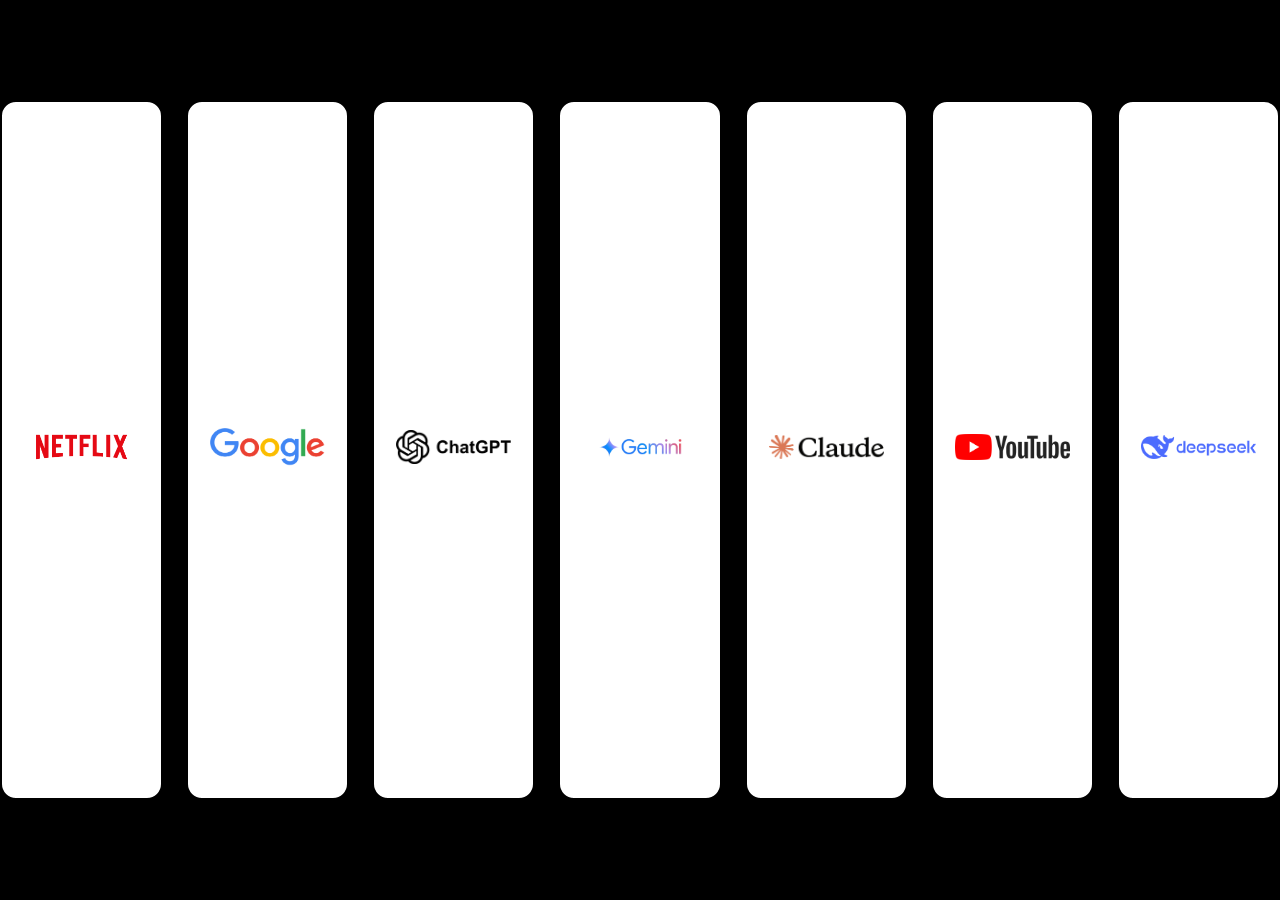
==== web.html @ 72ea049d "Add web project files and assets Co-Authored-By: Claude Sonnet 4.6 <noreply@anthropic.com>" ====
<!DOCTYPE html>
<html>
    <head>
        <title>Web Clicker</title>
        <link rel="stylesheet" href="web.css">
    </head>
    <body style="background-color: rgb(0, 0, 0);">
        <div class="center-btn" id="slider">
            <button class="btn-main" onclick="goNetflix()"><img src="netflixlogo.png" alt="Netflix"></button>
            <button class="btn-main" onclick="goGoogle()"><img src="Google_2015_logo.svg.png" alt="Google"></button>
            <button class="btn-main" onclick="goChatgpt()"><img src="1681038472chatgpt-logo.png" alt="Chatgpt"></button>
            <button class="btn-main" onclick="goGemini()"><img src="gemini-Photoroom.png" alt="Gemini"></button>
            <button class="btn-main" onclick="goClaude()"><img src="Claude_AI_logo.svg.png" alt="Claude"></button>
            <button class="btn-main" onclick="goYoutube()"><img src="YouTube_Logo_2017.svg.png" alt="Youtube"></button>
            <button class="btn-main" onclick="goDeepseek()"><img src="DeepSeek_logo.svg.png" alt="DeepSeek"></button>
        </div>
        <script src="web.js"></script>  
    </body>
</html>
---- web.css ----
.center-btn {
    display: flex;
    align-items: center;
    justify-content: center;
    flex-direction: row;
    height: 100vh;
    gap: 23px ;
    /* overflow-x: auto; */
    /* scroll-behavior: smooth; */
}

.btn-main {
    z-index: 2;
    width: 218px;
    height: 700px;
    border: 2px solid rgb(0, 0, 0) ;
    border-radius: 16px;
    cursor: pointer;
    background-color: rgb(255, 255, 255);
    color: rgb(0, 0, 0) ;
    font-family: Arial, Helvetica, sans-serif;
    font-weight: 600;
    font-size: 1.4rem;
    transition: 0.3s;
}

.btn-main:hover {
    /* color: rgb(255, 255, 255);
    background-color: rgb(58,58,58);  */
    transform: scale(1.3);
    z-index: 3;
} 

body {
    margin: 0;
    overflow-x: hidden;
}

.btn-main img {
    width:78%;
    height: auto;
}
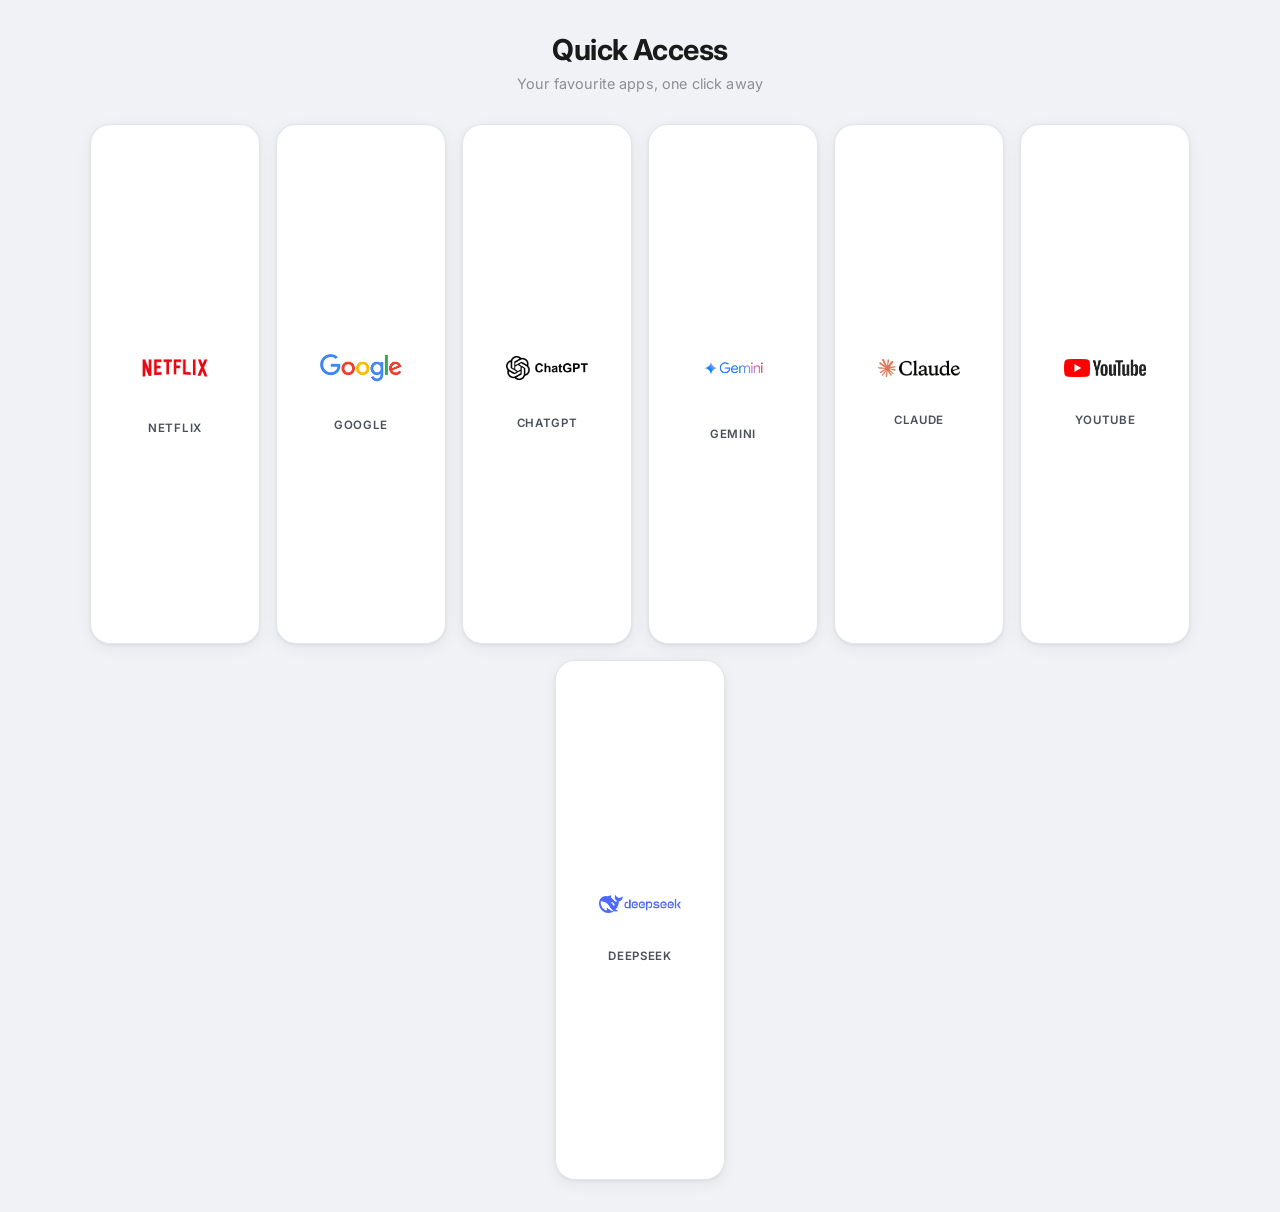
==== commit 382c1284: "Update web theme" ====
--- a/web.html
+++ b/web.html
@@ -1,23 +1,51 @@
-<!DOCTYPE html>
-<html>
-    <head>
-        <title>Web Clicker</title>
-        <link rel="stylesheet" href="web.css">
-    </head>
-    <body style="background-color: rgb(0, 0, 0);">
-        <div class="center-btn" id="slider">
-            <button class="btn-main" onclick="goNetflix()"><img src="netflixlogo.png" alt="Netflix"></button>
-            <button class="btn-main" onclick="goGoogle()"><img src="Google_2015_logo.svg.png" alt="Google"></button>
-            <button class="btn-main" onclick="goChatgpt()"><img src="1681038472chatgpt-logo.png" alt="Chatgpt"></button>
-            <button class="btn-main" onclick="goGemini()"><img src="gemini-Photoroom.png" alt="Gemini"></button>
-            <button class="btn-main" onclick="goClaude()"><img src="Claude_AI_logo.svg.png" alt="Claude"></button>
-            <button class="btn-main" onclick="goYoutube()"><img src="YouTube_Logo_2017.svg.png" alt="Youtube"></button>
-            <button class="btn-main" onclick="goDeepseek()"><img src="DeepSeek_logo.svg.png" alt="DeepSeek"></button>
-        </div>
-        <script src="web.js"></script>  
-    </body>
-</html>
-
-
-
-
+<!DOCTYPE html>
+<html lang="en">
+    <head>
+        <meta charset="UTF-8">
+        <meta name="viewport" content="width=device-width, initial-scale=1.0">
+        <title>Web Clicker</title>
+        <link rel="stylesheet" href="web.css">
+    </head>
+    <body>
+        <h1 class="title">Quick Access</h1>
+        <p class="subtitle">Your favourite apps, one click away</p>
+        <div class="center-btn" id="slider">
+            <button class="btn-main" onclick="goNetflix()">
+                <div class="glitch-line"></div>
+                <div class="logo-wrap"><img src="netflixlogo.png" alt="Netflix"></div>
+                <span class="btn-label">Netflix</span>
+            </button>
+            <button class="btn-main" onclick="goGoogle()">
+                <div class="glitch-line"></div>
+                <div class="logo-wrap"><img src="Google_2015_logo.svg.png" alt="Google"></div>
+                <span class="btn-label">Google</span>
+            </button>
+            <button class="btn-main" onclick="goChatgpt()">
+                <div class="glitch-line"></div>
+                <div class="logo-wrap"><img src="1681038472chatgpt-logo.png" alt="Chatgpt"></div>
+                <span class="btn-label">ChatGPT</span>
+            </button>
+            <button class="btn-main" onclick="goGemini()">
+                <div class="glitch-line"></div>
+                <div class="logo-wrap"><img src="gemini-Photoroom.png" alt="Gemini"></div>
+                <span class="btn-label">Gemini</span>
+            </button>
+            <button class="btn-main" onclick="goClaude()">
+                <div class="glitch-line"></div>
+                <div class="logo-wrap"><img src="Claude_AI_logo.svg.png" alt="Claude"></div>
+                <span class="btn-label">Claude</span>
+            </button>
+            <button class="btn-main" onclick="goYoutube()">
+                <div class="glitch-line"></div>
+                <div class="logo-wrap"><img src="YouTube_Logo_2017.svg.png" alt="Youtube"></div>
+                <span class="btn-label">YouTube</span>
+            </button>
+            <button class="btn-main" onclick="goDeepseek()">
+                <div class="glitch-line"></div>
+                <div class="logo-wrap"><img src="DeepSeek_logo.svg.png" alt="DeepSeek"></div>
+                <span class="btn-label">DeepSeek</span>
+            </button>
+        </div>
+        <script src="web.js"></script>
+    </body>
+</html>
--- a/web.css
+++ b/web.css
@@ -1,42 +1,173 @@
-.center-btn {
-    display: flex;
-    align-items: center;
-    justify-content: center;
-    flex-direction: row;
-    height: 100vh;
-    gap: 23px ;
-    /* overflow-x: auto; */
-    /* scroll-behavior: smooth; */
-}
-
-.btn-main {
-    z-index: 2;
-    width: 218px;
-    height: 700px;
-    border: 2px solid rgb(0, 0, 0) ;
-    border-radius: 16px;
-    cursor: pointer;
-    background-color: rgb(255, 255, 255);
-    color: rgb(0, 0, 0) ;
-    font-family: Arial, Helvetica, sans-serif;
-    font-weight: 600;
-    font-size: 1.4rem;
-    transition: 0.3s;
-}
-
-.btn-main:hover {
-    /* color: rgb(255, 255, 255);
-    background-color: rgb(58,58,58);  */
-    transform: scale(1.3);
-    z-index: 3;
-} 
-
-body {
-    margin: 0;
-    overflow-x: hidden;
-}
-
-.btn-main img {
-    width:78%;
-    height: auto;
-}+@import url('https://fonts.googleapis.com/css2?family=Inter:wght@300;400;500;600;700&display=swap');
+
+* {
+    box-sizing: border-box;
+}
+
+body {
+    margin: 0;
+    overflow-x: hidden;
+    background-color: #f0f2f5;
+    font-family: 'Inter', sans-serif;
+    min-height: 100vh;
+}
+
+h1.title {
+    text-align: center;
+    color: #1a1a1a;
+    font-family: 'Inter', sans-serif;
+    font-size: clamp(1.1rem, 3vw, 1.8rem);
+    font-weight: 700;
+    letter-spacing: -0.02em;
+    margin: 0;
+    padding: 32px 0 8px;
+}
+
+p.subtitle {
+    text-align: center;
+    color: #8a8f98;
+    font-size: clamp(0.75rem, 2vw, 0.9rem);
+    font-weight: 400;
+    margin: 0 0 8px;
+    letter-spacing: 0.01em;
+}
+
+.center-btn {
+    display: flex;
+    align-items: center;
+    justify-content: center;
+    flex-wrap: wrap;
+    gap: 16px;
+    min-height: calc(100vh - 100px);
+    padding: 24px 24px 32px;
+}
+
+.btn-main {
+    z-index: 2;
+    width: 170px;
+    height: 520px;
+    border: 1px solid #e2e5ea;
+    border-radius: 20px;
+    cursor: pointer;
+    background-color: #ffffff;
+    color: #1a1a1a;
+    font-family: 'Inter', sans-serif;
+    font-weight: 500;
+    font-size: 0.85rem;
+    transition: all 0.2s cubic-bezier(0.25, 0.46, 0.45, 0.94);
+    position: relative;
+    overflow: hidden;
+    box-shadow:
+        0 1px 3px rgba(0, 0, 0, 0.06),
+        0 4px 16px rgba(0, 0, 0, 0.06);
+    display: flex;
+    align-items: center;
+    justify-content: center;
+    flex-direction: column;
+    gap: 18px;
+}
+
+.btn-main:hover {
+    transform: translateY(-8px);
+    z-index: 3;
+    border-color: #d0d4db;
+    box-shadow:
+        0 8px 24px rgba(0, 0, 0, 0.10),
+        0 24px 48px rgba(0, 0, 0, 0.08);
+    background-color: #fafafa;
+}
+
+.btn-main:active {
+    transform: translateY(-2px);
+    box-shadow:
+        0 2px 8px rgba(0, 0, 0, 0.08);
+}
+
+/* Glitch line on hover */
+.btn-main .glitch-line {
+    position: absolute;
+    top: 0; left: -100%;
+    width: 50%;
+    height: 100%;
+    background: linear-gradient(90deg, transparent, rgba(255,255,255, 0.5), transparent);
+    transition: left 0.5s ease;
+    pointer-events: none;
+}
+
+.btn-main:hover .glitch-line {
+    left: 160%;
+}
+
+.logo-wrap {
+    background-color: transparent;
+    border: none;
+    border-radius: 16px;
+    padding: 18px;
+    width: 76%;
+    display: flex;
+    align-items: center;
+    justify-content: center;
+}
+
+.btn-main img {
+    width: 100%;
+    height: auto;
+    display: block;
+}
+
+.btn-label {
+    color: #4a4f5a;
+    font-size: 0.72rem;
+    font-weight: 600;
+    letter-spacing: 0.06em;
+    text-transform: uppercase;
+    transition: color 0.2s ease;
+}
+
+.btn-main:hover .btn-label {
+    color: #1a1a1a;
+}
+
+/* Responsive: tablet */
+@media (max-width: 900px) {
+    .btn-main {
+        width: 145px;
+        height: 400px;
+    }
+}
+
+/* Responsive: mobile */
+@media (max-width: 600px) {
+    .center-btn {
+        gap: 12px;
+        padding: 16px 14px 28px;
+        min-height: calc(100vh - 90px);
+    }
+
+    .btn-main {
+        width: calc(50% - 10px);
+        height: 190px;
+        border-radius: 16px;
+        gap: 12px;
+    }
+
+    .logo-wrap {
+        width: 68%;
+        padding: 12px;
+        border-radius: 12px;
+        border: none;
+        background-color: transparent;
+    }
+
+    h1.title {
+        padding-top: 24px;
+    }
+}
+
+/* Responsive: very small */
+@media (max-width: 360px) {
+    .btn-main {
+        width: 100%;
+        height: 160px;
+    }
+}
